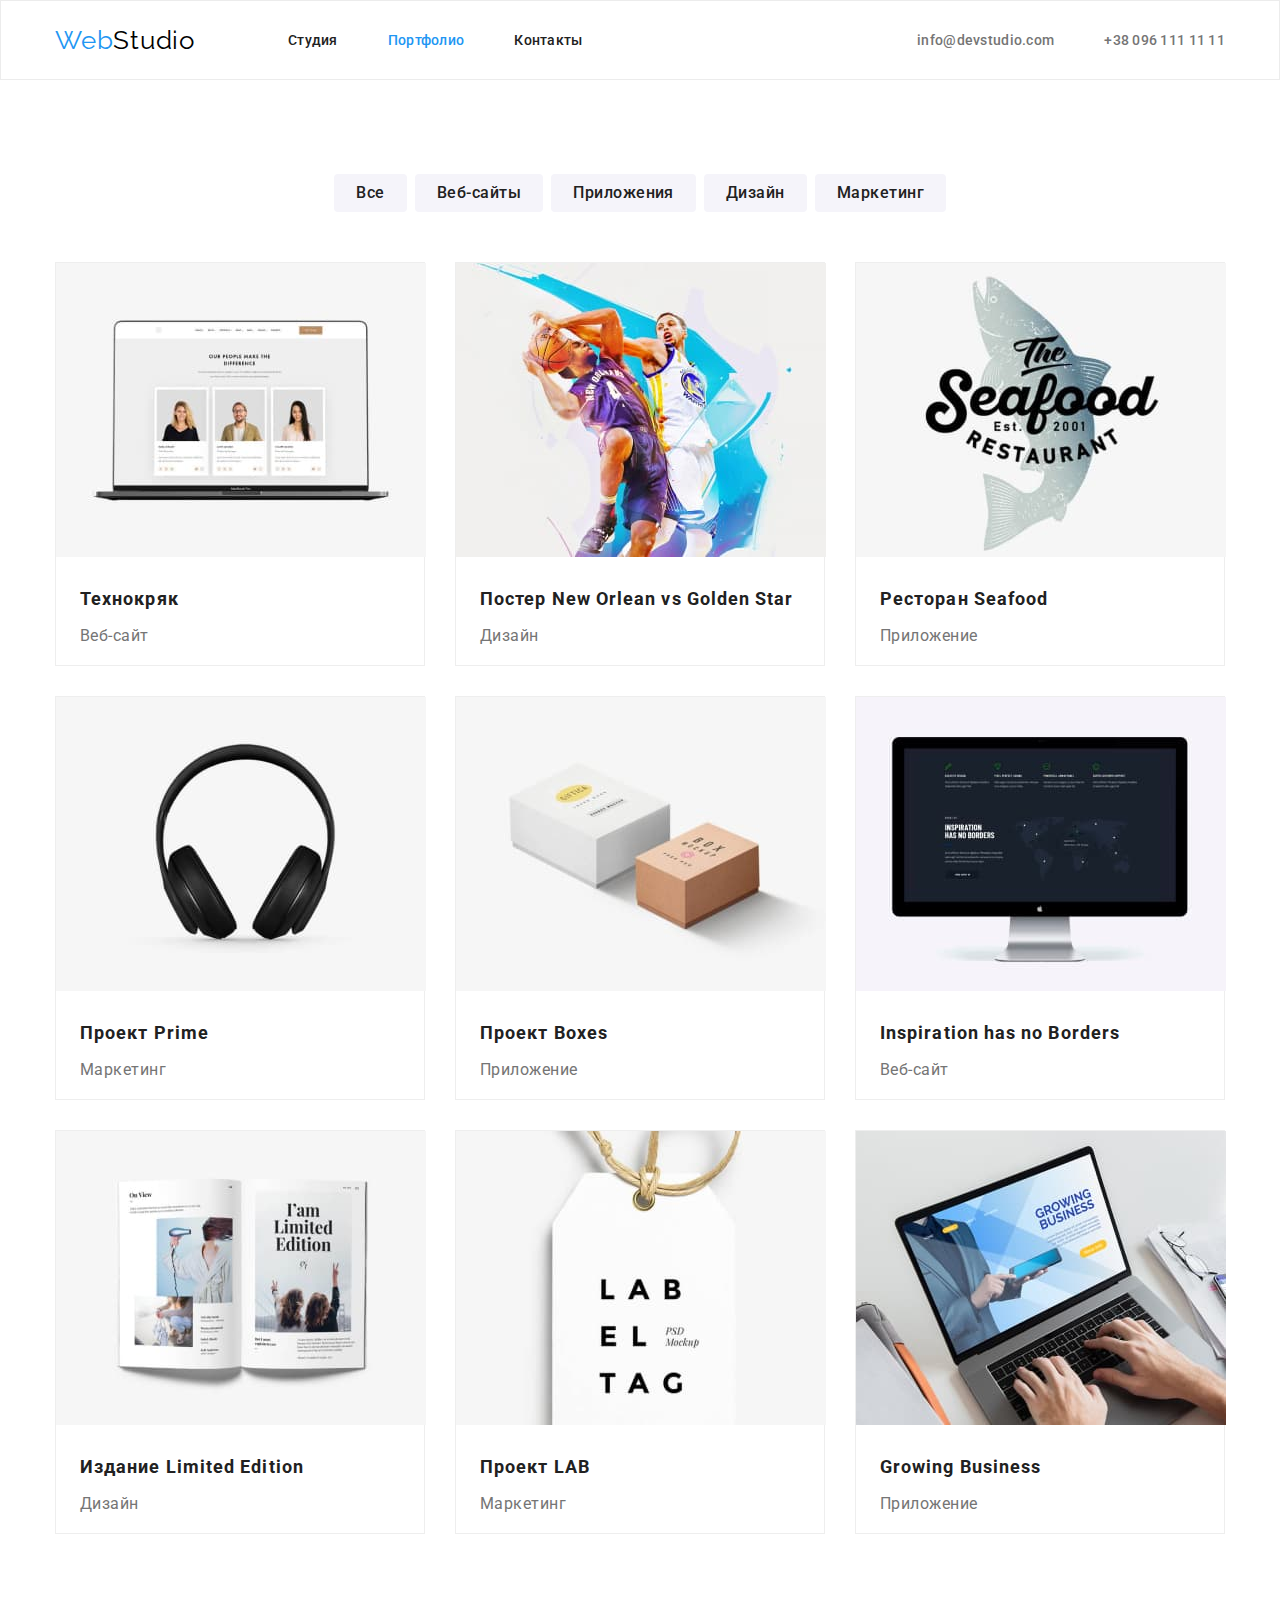
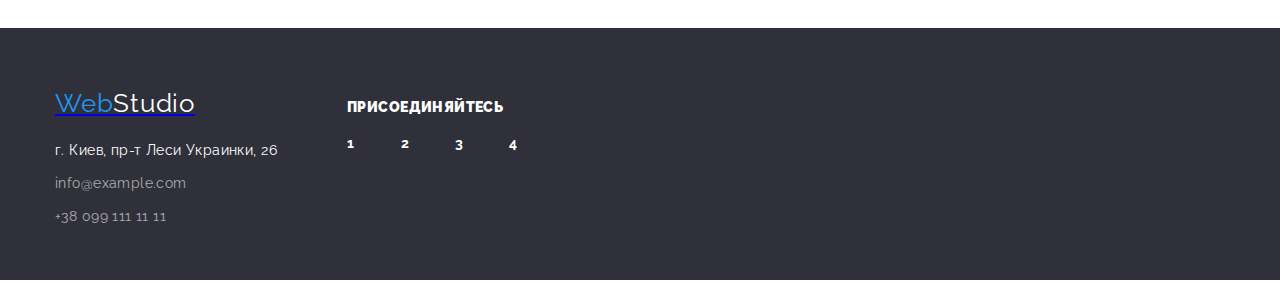
==== portfolio.html @ c076bf87 "делает декоративные эффекты" ====
<!DOCTYPE html>
<html lang="ru">
  <head>
    <meta charset="UTF-8" />
    <meta name="viewport" content="width=device-width, initial-scale=1.0" />
    <title>Портфолио</title>
    <link
      rel="stylesheet"
      href="https://fonts.googleapis.com/css2?family=Raleway:wght@700&family=Roboto:wght@400;500;700&display=swap"
    />
    <link
      rel="stylesheet"
      href="https://cdnjs.cloudflare.com/ajax/libs/modern-normalize/0.7.0/modern-normalize.min.css"
    />
    <link rel="stylesheet" href="./CSS/portfolio.css" />
  </head>

  <body>
    <!-- Шапка -->
    <header class="page-header">
      <div class="header-flex container">
        <a href="/" class="logo"><span class="web-color">Web</span>Studio</a>
        <nav>
          <ul class="site-nav list">
            <li class="item">
              <a href="index.html">Студия</a>
            </li>
            <li class="item">
              <a href="portfolio.html" class="current">Портфолио</a>
            </li>
            <li class="item"><a href="">Контакты</a></li>
          </ul>
        </nav>

        <!-- <div class="container"> -->
        <ul class="address-header list">
          <li class="item">
            <a href="mailto:info@devstudio.com">info@devstudio.com</a>
          </li>
          <li class="item">
            <a href="tel:+380961111111">+38 096 111 11 11</a>
          </li>
        </ul>
        <!-- </div> -->
      </div>
    </header>

    <!-- Уникальный контент страницы -->
    <main>
      <!-- Портфолио -->
      <section class="project-section">
        <div class="container">
          <!-- <h1 class="project-title-container">Проекты</h1> -->

          <!-- Фильтры -->
          <div class="buttons-container">
            <ul class="filters-list list">
              <li class="item"><button type="button">Все</button></li>
              <li class="item"><button type="button">Веб-сайты</button></li>
              <li class="item"><button type="button">Приложения</button></li>
              <li class="item"><button type="button">Дизайн</button></li>
              <li class="item"><button type="button">Маркетинг</button></li>
            </ul>
          </div>

          <!-- Проекты -->
          <ul class="project-list list">
            <li class="item">
              <a href="">
                <img
                  src="./images/project-1.jpg"
                  alt="Ноутбук, на экране три карточки с портретами людей"
                  width="370"
                  class="project-list-img"
                />
                <h2 class="title">Технокряк</h2>
                <p class="desc">Веб-сайт</p>
              </a>
            </li>
            <li class="item">
              <a href="">
                <img
                  src="./images/project-2.jpg"
                  alt="Два баскетболиста борятся за мяч"
                  width="370"
                  class="project-list-img"
                />
                <h2 class="title">Постер New Orlean vs Golden Star</h2>
                <p class="desc">Дизайн</p>
              </a>
            </li>
            <li class="item">
              <a href="">
                <img
                  src="./images/project-3.jpg"
                  alt="Логотип ресторона Seafood"
                  width="370"
                  class="project-list-img"
                />
                <h2 class="title">Ресторан Seafood</h2>
                <p class="desc">Приложение</p>
              </a>
            </li>
            <li class="item">
              <a href="">
                <img
                  src="./images/project-4.jpg"
                  alt="Черные накладные наушники"
                  width="370"
                  class="project-list-img"
                />
                <h2 class="title">Проект Prime</h2>
                <p class="desc">Маркетинг</p>
              </a>
            </li>
            <li class="item">
              <a href="">
                <img
                  src="./images/project-5.jpg"
                  alt="Две коробки. Одна белая, одна коричневая"
                  width="370"
                  class="project-list-img"
                />
                <h2 class="title">Проект Boxes</h2>
                <p class="desc">Приложение</p>
              </a>
            </li>
            <li class="item">
              <a href="">
                <img
                  src="./images/project-6.jpg"
                  alt="Черный монитор с серой ножкой"
                  width="370"
                  class="project-list-img"
                />
                <h2 class="title">Inspiration has no Borders</h2>
                <p class="desc">Веб-сайт</p>
              </a>
            </li>
            <li class="item">
              <a href="">
                <img
                  src="./images/project-7.jpg"
                  alt="Развернутая книга"
                  width="370"
                  class="project-list-img"
                />
                <h2 class="title">Издание Limited Edition</h2>
                <p class="desc">Дизайн</p>
              </a>
            </li>
            <li class="item">
              <a href="">
                <img
                  src="./images/project-8.jpg"
                  alt="<Белая бирка на коричневой веревке>"
                  width="370"
                  class="project-list-img"
                />
                <h2 class="title">Проект LAB</h2>
                <p class="desc">Маркетинг</p>
              </a>
            </li>
            <li class="item">
              <a href="">
                <img
                  src="./images/project-9.jpg"
                  alt="Руки на клавиатуре ноутбука"
                  width="370"
                  class="project-list-img"
                />
                <h2 class="title">Growing Business</h2>
                <p class="desc">Приложение</p>
              </a>
            </li>
          </ul>
        </div>
      </section>
    </main>

    <!-- Подвал -->
    <footer class="footer">
      <!-- Лого и адресс -->
      <div class="container">
        <div class="footer-logo-container">
          <div class="logo-address">
            <div class="logo">
              <a href="/"
                ><span class="web-color">Web</span
                ><span class="studio-color">Studio</span></a
              >
            </div>

            <address class="text">
              <span class="map">г. Киев, пр-т Леси Украинки, 26 </span><br />
              <span class="address">
                <span class="mail-address-container"> info@example.com</span
                ><br />
                +38 099 111 11 11
              </span>
            </address>
          </div>

          <div class="footer-social">
            <b class="offer">присоединяйтесь</b>
            <ul class="social-list">
              <li class="item">1</li>
              <li class="item">2</li>
              <li class="item">3</li>
              <li class="item">4</li>
            </ul>
          </div>
        </div>
      </div>
    </footer>
  </body>
</html>
---- CSS/portfolio.css ----
/* html {
  box-sizing: border-box;
}

*,
*::before,
*::after {
  box-sizing: border-box;
} */

:root {
  --nav-text-color: #212121;
  --title-text-color: #212121;
  --accent-color: #2196f3;
  --description-text-color: #757575;
  --nav-filters-color: #212121;
}

body {
  background-color: #ffffff;

  font-family: Roboto, sans-serif;
}

.list {
  list-style: none;
  padding: 0px;
  margin: 0px;
}

/* ШАПКА */
.page-header {
  height: 80px;
  margin-top: 0px;
  margin-bottom: 94px;
  border: 1px solid #ececec;
}

.container {
  margin-left: auto;
  margin-right: auto;
  width: 1200px;
  padding-left: 15px;
  padding-right: 15px;

  background-color: #2f303af;
}

/* ШАПКА */

.header-flex {
  display: flex;
  align-items: center;
  height: 80px;
}

/* logo */
.logo {
  color: #000000;
  font-family: Raleway, sans-serif;
  font-size: 26px;
  line-height: 1.2;
  letter-spacing: 0.03em;
  text-decoration: none;
}

.web-color {
  color: var(--accent-color);
}

/* site-nav */
.site-nav {
  display: flex;
  margin-left: 93px;
}

.site-nav .item:not(:last-child) {
  margin-right: 50px;
}

.site-nav a {
  display: block;
  padding-top: 34px;
  padding-bottom: 34px;

  color: var(--nav-text-color);
  font-weight: 500;
  font-size: 14px;
  line-height: 1.14;
  letter-spacing: 0.02em;

  text-decoration: none;
}

.site-nav a.current {
  color: var(--accent-color);
}

.site-nav a:hover,
.site-nav a:focus {
  color: var(--accent-color);
}

/* address-header */
.address-header {
  display: flex;
  margin-left: auto;
}

.address-header .item:not(:last-child) {
  margin-right: 50px;
}

.address-header a {
  display: block;
  padding-top: 34px;
  padding-bottom: 34px;

  color: #757575;
  font-weight: 500;
  font-size: 14px;
  line-height: 1.14;
  letter-spacing: 0.02em;

  text-decoration: none;
}

.address-header a:hover,
.address-header a:focus {
  color: var(--accent-color);
}

/* БОДИ */

.project-section {
  height: 1360px;

  margin-top: 0px;
  margin-bottom: 94px;
  padding-top: 0px;
  padding-block: 0px;
}

.project-title-container {
  margin-top: 0px;
  margin-bottom: 0px;
}

/* фильтры */
.filters-list {
  display: inline-flex;
  align-items: center;
}

.filters-list .item:not(:last-child) {
  margin-right: 8px;
}

.filters-list button {
  background-color: #f5f4fa;
  color: var(--nav-filters-color);

  font-weight: 500;
  font-size: 16px;
  line-height: 1.6;
  text-align: center;
  letter-spacing: 0.03em;

  border-radius: 4px;
  border: transparent;

  padding: 6px 22px;
  min-width: 73px;
}

.filters-list button:hover,
.filters-list button:focus {
  color: #ffffff;
  background-color: var(--accent-color);
}

.buttons-container {
  height: 54px;
  margin-top: 0px;
  margin-bottom: 34px;
  text-align: center;
}

.button {
  padding: 6px 22px;
}

/* проекты */

.project-list {
  display: flex;
  flex-wrap: wrap;
}

.project-list .item {
  height: 404px;
  width: calc((100% - 2 * 30px) / 3);
  margin-right: 30px;
  margin-bottom: 30px;

  background: #ffffff;
  border: 1px solid #eeeeee;
}

.project-list .item:hover {
  box-shadow: 0px 1px 1px rgba(0, 0, 0, 0.12), 0px 4px 4px rgba(0, 0, 0, 0.06),
    1px 4px 6px rgba(0, 0, 0, 0.16);
}

.project-list .item:nth-child(3n) {
  margin-right: 0px;
}

.project-list .item:nth-last-child(-n + 3) {
  margin-bottom: 0px;
}

.project-list .title {
  color: var(--title-text-color);

  font-weight: 700;
  font-size: 18px;
  line-height: 2;
  letter-spacing: 0.06em;

  margin-top: 0px;
  margin-bottom: 4px;
  padding-right: 24px;
  padding-left: 24px;
}

.project-list .desc {
  color: var(--description-text-color);

  font-weight: 400;
  font-size: 16px;
  line-height: 1.9;
  letter-spacing: 0.03em;

  margin-top: 0px;
  margin-bottom: 20px;
  padding-right: 24px;
  padding-left: 24px;
}

.project-list a {
  text-decoration: none;
}

.project-list-img {
  margin-top: 0px;
  margin-bottom: 20px;
}

/* футер */
.footer {
  height: 252px;
  padding-top: 60px;
  padding-bottom: 60px;

  background-color: #2f303a;
}

.logo-address {
  margin-right: 70px;
}

.logo-address .logo {
  margin-bottom: 20px;
}

.footer-flex {
  display: flex;
}

.footer-logo-container {
  align-items: baseline;

  margin-bottom: 0px;
  margin-top: 0px;
  padding-top: 0px;
  padding-bottom: 0px;
  display: flex;
  width: 1170px;

  color: #000000;
  font-family: Raleway, sans-serif;
  font-size: 26px;
  line-height: 1.2;
  letter-spacing: 0.03em;
}

.studio-color {
  color: #ffffff;
}

.logo-adress .text {
  margin-bottom: 0px;
}

.text .map {
  display: inline-block;
  margin-top: 0px;
  margin-bottom: 9px;

  color: #ffffff;
}

.text .address {
  margin-top: 0px;
  margin-bottom: 0px;

  color: rgba(255, 255, 255, 0.6);
}

.mail-address-container {
  display: inline-block;
  margin-top: 0px;
  margin-bottom: 9px;
}

.tel-address-container {
  margin-top: 0px;
  margin-bottom: 0px;
}
.footer .text {
  /* display: inline-block; */
  margin-top: 0px;
  margin-bottom: 60px;

  font-style: normal;
  font-weight: 400;
  font-size: 14px;
  line-height: 1.7;
  letter-spacing: 0.03em;
}

.footer-social {
  color: #ffffff;
  font-style: normal;
  font-weight: 700;
  font-size: 14px;
  line-height: 1.14;
  letter-spacing: 0.03em;
  text-transform: uppercase;
}

.footer-social .offer {
  display: inline-block;
  margin-bottom: 20px;
}

.social-list {
  display: flex;
  margin: 0px;
  padding: 0px;
  list-style: none;
}

.social-list .item {
  width: 44px;
  height: 44px;
}

.social-list .item:not(:last-child) {
  margin-right: 10px;
}
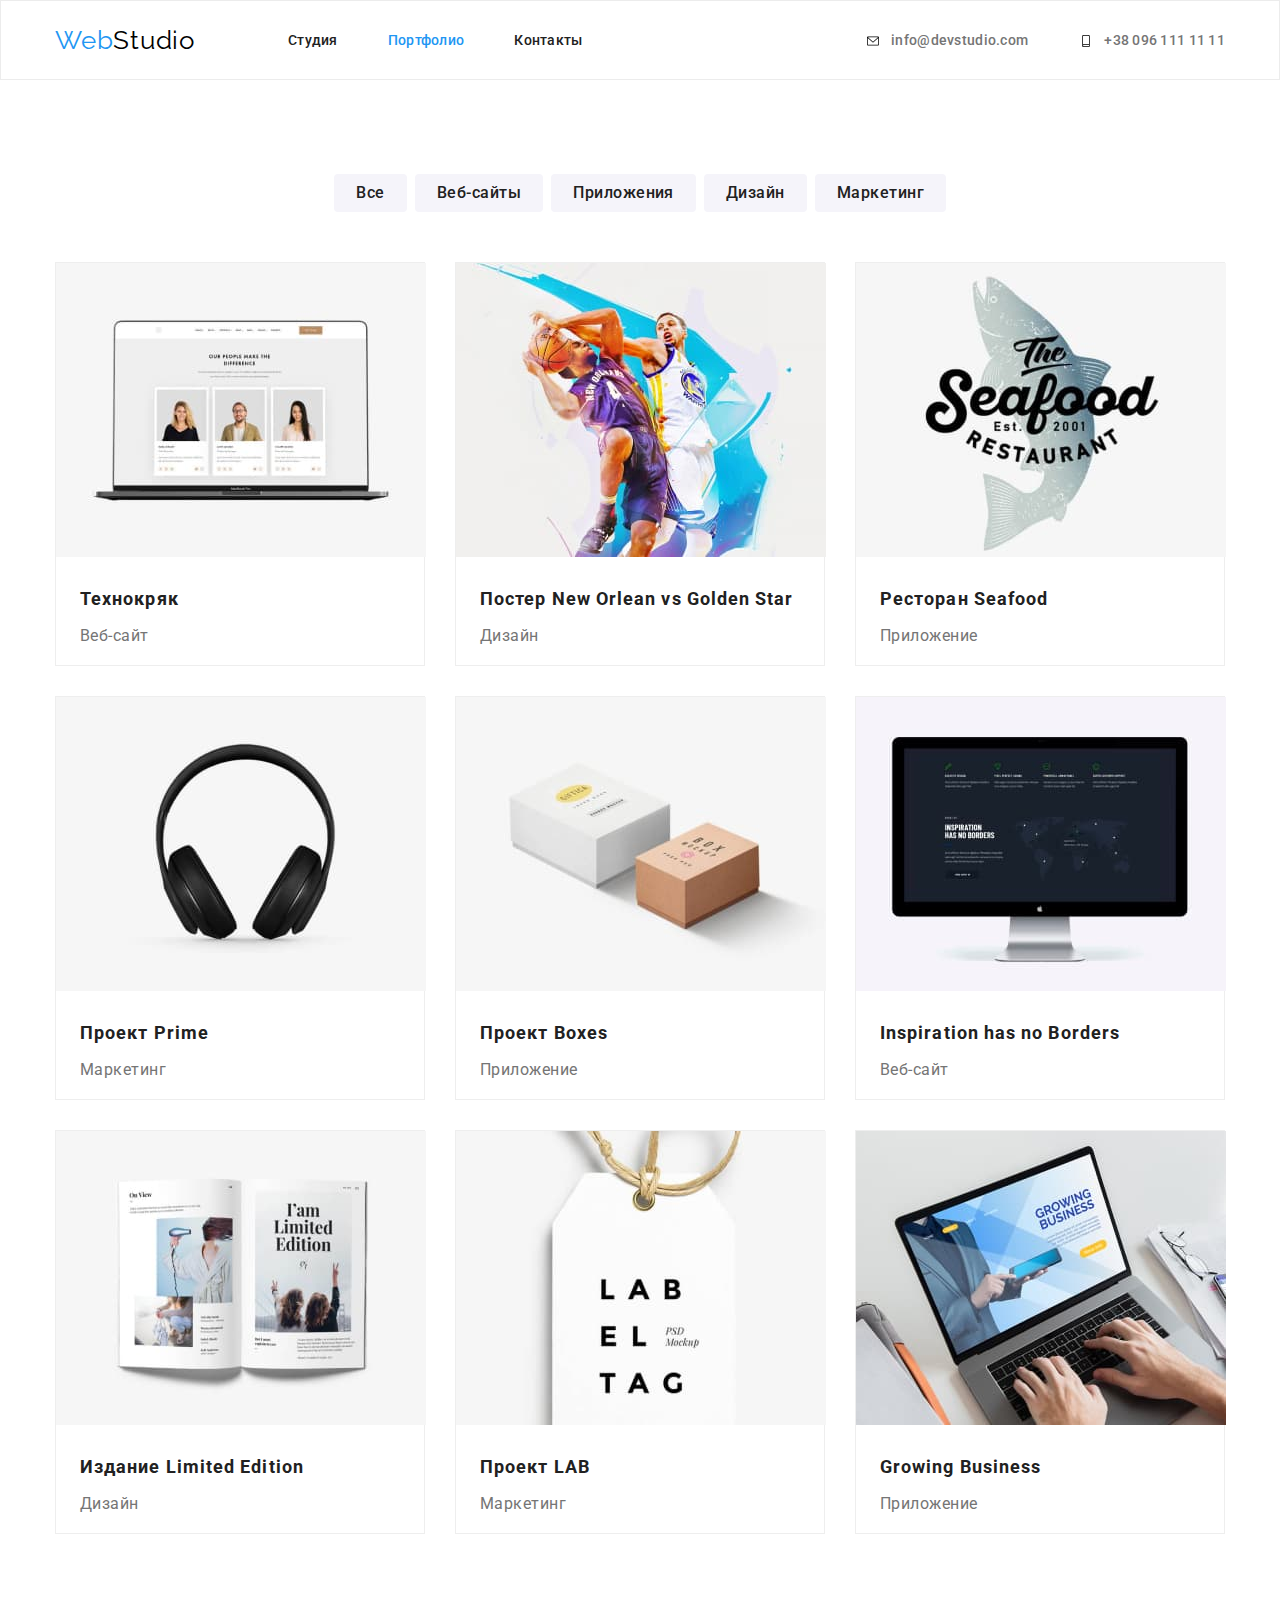
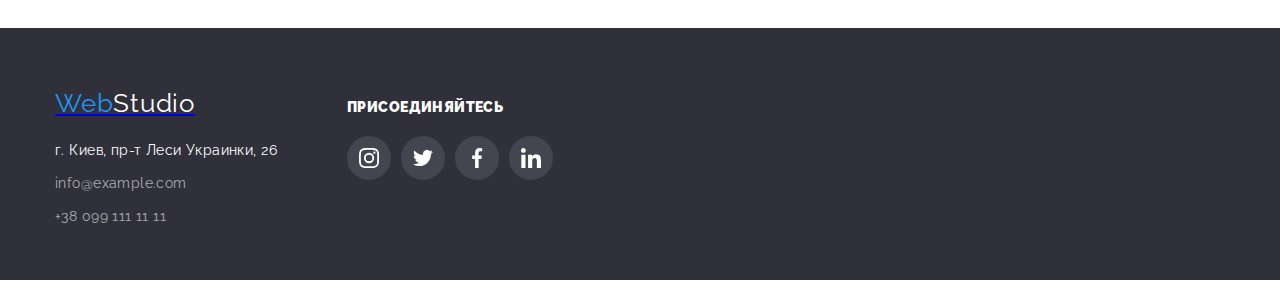
==== commit 1bb62a4a: "Заканчивает ДЗ-4" ====
--- a/portfolio.html
+++ b/portfolio.html
@@ -35,13 +35,30 @@
         <!-- <div class="container"> -->
         <ul class="address-header list">
           <li class="item">
-            <a href="mailto:info@devstudio.com">info@devstudio.com</a>
+            <div class="mail-tell">
+              <a href="mailto:info@devstudio.com">
+                <svg class="address-header-icon">
+                  <use
+                    href="./images/symbol-defs.svg#icon-address-header-envelop"
+                  ></use>
+                </svg>
+                <span class="mail-text">info@devstudio.com</span></a
+              >
+            </div>
           </li>
           <li class="item">
-            <a href="tel:+380961111111">+38 096 111 11 11</a>
+            <div class="mail-tell">
+              <a href="tel:+380961111111"
+                ><svg class="address-header-icon">
+                  <use
+                    href="./images/symbol-defs.svg#icon-address-header-smartphone"
+                  ></use>
+                </svg>
+                +38 096 111 11 11</a
+              >
+            </div>
           </li>
         </ul>
-        <!-- </div> -->
       </div>
     </header>
 
@@ -203,11 +220,43 @@
 
           <div class="footer-social">
             <b class="offer">присоединяйтесь</b>
-            <ul class="social-list">
-              <li class="item">1</li>
-              <li class="item">2</li>
-              <li class="item">3</li>
-              <li class="item">4</li>
+            <ul class="footer-social-list">
+              <li>
+                <a href="" class="link-item">
+                  <svg class="icon-item">
+                    <use
+                      href="./images/symbol-defs.svg#icon-footer-instagram-1"
+                    ></use>
+                  </svg>
+                </a>
+              </li>
+              <li>
+                <a href="" class="link-item">
+                  <svg class="icon-item">
+                    <use
+                      href="./images/symbol-defs.svg#icon-footer-twitter-2"
+                    ></use>
+                  </svg>
+                </a>
+              </li>
+              <li>
+                <a href="" class="link-item">
+                  <svg class="icon-item">
+                    <use
+                      href="./images/symbol-defs.svg#icon-footer-facebook-3"
+                    ></use>
+                  </svg>
+                </a>
+              </li>
+              <li>
+                <a href="" class="link-item">
+                  <svg class="icon-item">
+                    <use
+                      href="./images/symbol-defs.svg#icon-footer-linkedin-4"
+                    ></use>
+                  </svg>
+                </a>
+              </li>
             </ul>
           </div>
         </div>
--- a/CSS/portfolio.css
+++ b/CSS/portfolio.css
@@ -107,12 +107,26 @@
   margin-left: auto;
 }
 
+/* .address-header .item {
+  display: inline-flex;
+  align-items: center;
+  justify-items: center;
+  padding: 0px;
+  margin: 0px;
+} */
+
 .address-header .item:not(:last-child) {
   margin-right: 50px;
 }
 
+.address-header-icon {
+  width: 16px;
+  height: 12px;
+  margin-right: 10px;
+}
+
 .address-header a {
-  display: block;
+  display: flex;
   padding-top: 34px;
   padding-bottom: 34px;
 
@@ -122,12 +136,19 @@
   line-height: 1.14;
   letter-spacing: 0.02em;
 
+  align-items: center;
+
   text-decoration: none;
 }
 
 .address-header a:hover,
 .address-header a:focus {
   color: var(--accent-color);
+}
+
+.address-header a:hover,
+.address-header a:focus {
+  fill: var(--accent-color);
 }
 
 /* БОДИ */
@@ -355,18 +376,38 @@
   margin-bottom: 20px;
 }
 
-.social-list {
+.footer-social-list {
   display: flex;
   margin: 0px;
   padding: 0px;
   list-style: none;
-}
-
-.social-list .item {
+  align-items: center;
+  justify-content: center;
+}
+
+.footer-social-list li:not(:last-child) {
+  margin-right: 10px;
+}
+
+.footer-social-list .link-item {
+  display: flex;
   width: 44px;
   height: 44px;
-}
-
-.social-list .item:not(:last-child) {
-  margin-right: 10px;
-}
+  align-items: center;
+  justify-content: center;
+
+  background: rgba(255, 255, 255, 0.1);
+  border-radius: 50%;
+}
+
+.footer-social-list .icon-item {
+  width: 20px;
+  height: 20px;
+}
+
+.footer-social-list .link-item:hover,
+.footer-social-list .link-item:focus {
+  background-color: #2196f3;
+  fill: #ffffff;
+  border-color: #2196f3;
+}
